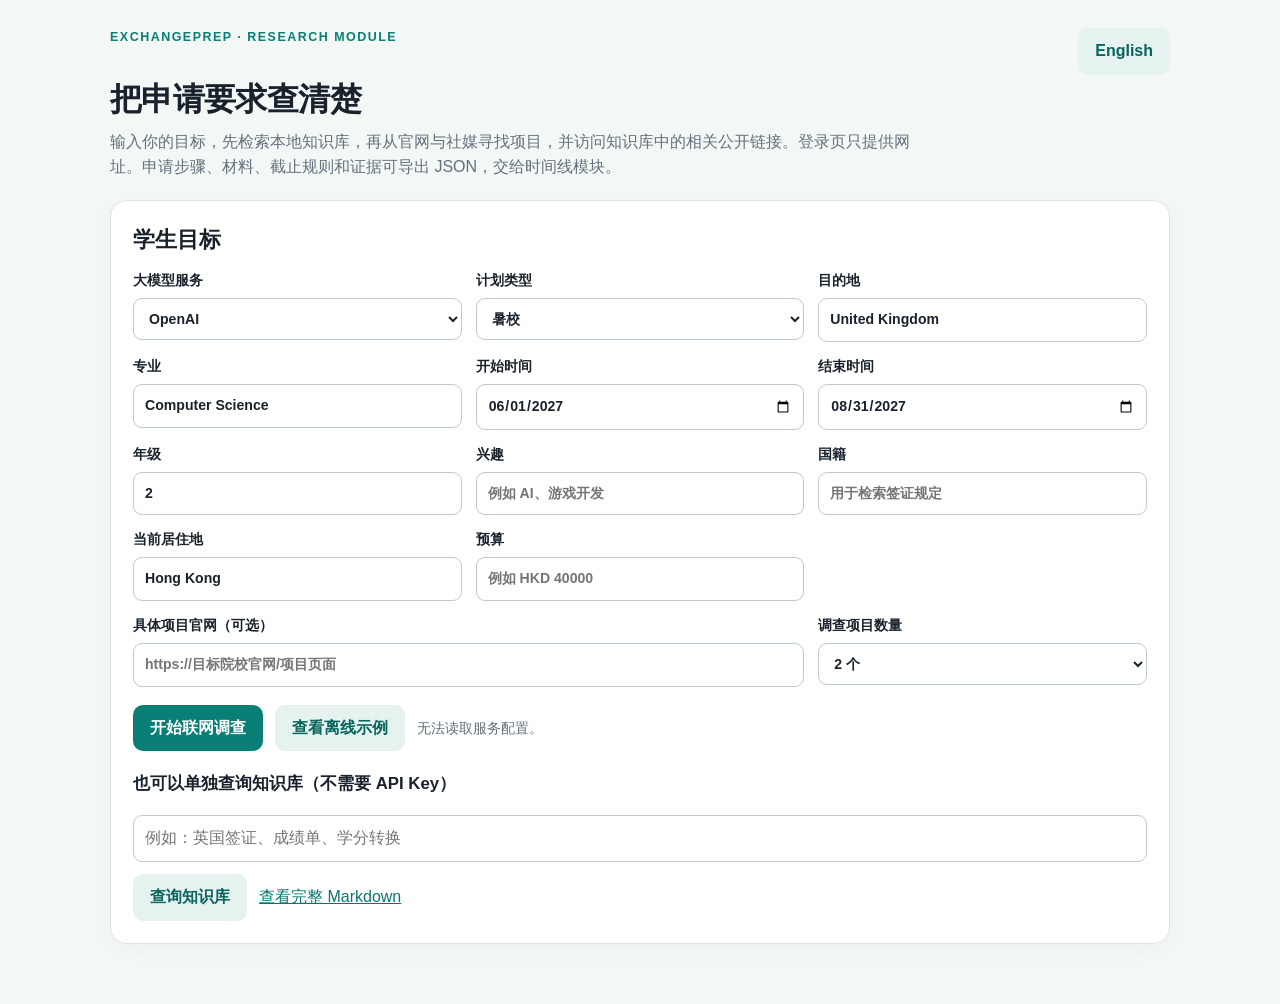
==== static/index.html @ 408c8596 "Publish research module with standalone knowledge base and team handoff guide" ====
<!doctype html>
<html lang="zh-CN">
<head>
  <meta charset="utf-8">
  <meta name="viewport" content="width=device-width, initial-scale=1">
  <title>ExchangePrep · 项目申请调查 Demo</title>
  <style>
    :root { color-scheme: light; --ink:#19222c; --muted:#64717c; --line:#dce5e6; --paper:#ffffff; --bg:#f3f7f6; --teal:#087e75; --teal-dark:#08645d; --amber:#fff3d9; }
    * { box-sizing:border-box; }
    body { margin:0; background:var(--bg); color:var(--ink); font-family:"Segoe UI","Microsoft YaHei",sans-serif; line-height:1.55; }
    main { max-width:1100px; margin:0 auto; padding:28px 20px 60px; }
    h1 { font-size:2rem; margin:0 0 4px; letter-spacing:-.02em; }
    h2 { font-size:1.35rem; margin:0 0 14px; }
    h3 { font-size:1.05rem; margin:0 0 8px; }
    p { margin:6px 0 14px; }
    .eyebrow { font-size:.78rem; font-weight:700; letter-spacing:.12em; color:var(--teal); text-transform:uppercase; }
    .lede { color:var(--muted); max-width:820px; }
    .panel { background:var(--paper); border:1px solid var(--line); border-radius:16px; padding:22px; box-shadow:0 6px 22px #253b3b08; margin-top:20px; }
    .grid { display:grid; grid-template-columns:repeat(3,minmax(0,1fr)); gap:14px; }
    label { display:flex; flex-direction:column; gap:6px; font-size:.88rem; font-weight:650; }
    input,select { width:100%; border:1px solid #bdcbce; border-radius:9px; padding:10px 11px; font:inherit; background:white; color:var(--ink); min-height:42px; }
    input:focus,select:focus { outline:2px solid #8ad8cd; border-color:var(--teal); }
    .span2 { grid-column:span 2; }
    .actions { display:flex; gap:12px; align-items:center; flex-wrap:wrap; margin-top:18px; }
    button,.button-link { border:0; border-radius:10px; background:var(--teal); color:#fff; padding:11px 17px; font:inherit; font-weight:700; cursor:pointer; text-decoration:none; }
    button:hover,.button-link:hover { background:var(--teal-dark); }
    button:disabled { opacity:.55; cursor:wait; }
    button.secondary { background:#e5f2f0; color:var(--teal-dark); }
    .status { color:var(--muted); font-size:.9rem; }
    .warning { background:var(--amber); border:1px solid #efd7a4; padding:12px 14px; border-radius:10px; margin:12px 0; }
    .error { background:#fff0ec; border:1px solid #efc7b9; padding:12px 14px; border-radius:10px; color:#9b3326; }
    .programme { border:1px solid var(--line); border-radius:13px; padding:18px; margin-top:16px; }
    .programme-head { display:flex; justify-content:space-between; gap:12px; align-items:start; flex-wrap:wrap; }
    .pill { display:inline-block; border-radius:999px; padding:3px 9px; background:#e5f2f0; color:var(--teal-dark); font-size:.78rem; font-weight:700; }
    .steps { display:grid; grid-template-columns:repeat(2,minmax(0,1fr)); gap:12px; margin-top:14px; }
    .step { border:1px solid var(--line); border-radius:11px; padding:15px; background:#fcfefe; }
    .step h4 { margin:0 0 10px; }
    .row { margin:7px 0; overflow-wrap:anywhere; }
    .row strong { display:block; color:#52616a; font-size:.78rem; text-transform:uppercase; letter-spacing:.04em; }
    .dim { color:var(--muted); }
    .tag { display:inline-block; font-size:.72rem; border-radius:5px; padding:1px 5px; margin-left:4px; background:#edf0f2; color:#54616a; }
    .tag.verified { background:#dcf2e8; color:#1e704f; }
    .tag.historical,.tag.needs_review,.tag.conflicting { background:#fff0d1; color:#865713; }
    .evidence { display:block; font-size:.8rem; color:#52616a; margin-top:3px; border-left:2px solid #bfdbd6; padding-left:8px; }
    a { color:#08766e; }
    .small { font-size:.83rem; }
    .list { margin:8px 0; padding-left:20px; }
    .sources li { margin:6px 0; overflow-wrap:anywhere; }
    @media(max-width:800px) { .grid,.steps { grid-template-columns:1fr; } .span2 { grid-column:span 1; } }
  </style>
</head>
<body>
<main>
  <div class="programme-head"><div class="eyebrow">ExchangePrep · Research Module</div><button id="language-button" type="button" class="secondary" aria-label="Switch to English">English</button></div>
  <h1>把申请要求查清楚</h1>
  <p class="lede">输入你的目标，先检索本地知识库，再从官网与社媒寻找项目，并访问知识库中的相关公开链接。登录页只提供网址。申请步骤、材料、截止规则和证据可导出 JSON，交给时间线模块。</p>
  <section class="panel">
    <h2>学生目标</h2>
    <form id="research-form">
      <div class="grid">
        <label>大模型服务<select name="model_provider"><option value="openai">OpenAI</option><option value="deepseek">DeepSeek</option></select></label>
        <label>计划类型<select name="programme_type" required><option value="summer_school">暑校</option><option value="winter_school">寒校</option><option value="exchange">学期交换</option></select></label>
        <label>目的地<input name="destination" required value="United Kingdom" placeholder="国家或地区"></label>
        <label>专业<input name="major" value="Computer Science" placeholder="例如 Computer Science"></label>
        <label>开始时间<input name="start_date" type="date" required></label>
        <label>结束时间<input name="end_date" type="date" required></label>
        <label>年级<input name="year_of_study" type="number" min="1" max="8" value="2"></label>
        <label>兴趣<input name="interests" placeholder="例如 AI、游戏开发"></label>
        <label>国籍<input name="nationality" placeholder="用于检索签证规定"></label>
        <label>当前居住地<input name="residence" value="Hong Kong"></label>
        <label>预算<input name="budget" placeholder="例如 HKD 40000"></label>
        <label class="span2">具体项目官网（可选）<input name="programme_url" type="url" placeholder="https://目标院校官网/项目页面"></label>
        <label>调查项目数量<select name="max_programmes"><option value="1">1 个，深入调查</option><option value="2" selected>2 个</option><option value="3">3 个</option></select></label>
      </div>
      <div class="actions"><button id="run-button" type="submit">开始联网调查</button><button id="sample-button" type="button" class="secondary">查看离线示例</button><span class="status" id="status">正在检查本地配置…</span></div>
    </form>
    <h3 style="margin-top:20px">也可以单独查询知识库（不需要 API Key）</h3>
    <div class="actions"><input id="knowledge-query" placeholder="例如：英国签证、成绩单、学分转换" maxlength="300" aria-label="知识库搜索词"><button id="knowledge-button" type="button" class="secondary">查询知识库</button><a href="/api/knowledge-base/document" target="_blank" rel="noopener">查看完整 Markdown</a></div>
  </section>
  <section class="panel" id="result-panel" hidden>
    <div class="programme-head"><h2>调查结果</h2><button type="button" class="secondary" id="download-button" hidden>下载给时间线模块的 JSON</button></div>
    <div id="results"></div>
  </section>
</main>
<script>
const EN = {
  'ExchangePrep · 项目申请调查 Demo':'ExchangePrep · Application Research Demo',
  '把申请要求查清楚':'Make application requirements clear',
  '输入你的目标，先检索本地知识库，再从官网与社媒寻找项目，并访问知识库中的相关公开链接。登录页只提供网址。申请步骤、材料、截止规则和证据可导出 JSON，交给时间线模块。':'Enter your goals. We search the local knowledge base, official websites and social leads, and read relevant public links. Login pages are provided as links only. Export steps, documents, deadlines and evidence as JSON for timeline planning.',
  '学生目标':'Your study-abroad goals', '大模型服务':'AI provider', '计划类型':'Programme type',
  '暑校':'Summer school', '寒校':'Winter school', '学期交换':'Semester exchange',
  '目的地':'Destination', '专业':'Major', '开始时间':'Start date', '结束时间':'End date',
  '年级':'Year of study', '兴趣':'Interests', '国籍':'Nationality', '当前居住地':'Current residence',
  '预算':'Budget', '具体项目官网（可选）':'Programme website (optional)', '调查项目数量':'Number of programmes',
  '1 个，深入调查':'1 — in-depth research', '2 个':'2 programmes', '3 个':'3 programmes',
  '国家或地区':'Country or region', '例如 Computer Science':'e.g. Computer Science',
  '例如 AI、游戏开发':'e.g. AI, game development', '用于检索签证规定':'Used to research entry requirements',
  '例如 HKD 40000':'e.g. HKD 40000', 'https://目标院校官网/项目页面':'https://university.edu/programme',
  '开始联网调查':'Start online research', '查看离线示例':'View offline sample',
  '正在检查本地配置…':'Checking local configuration…',
  '也可以单独查询知识库（不需要 API Key）':'Search the knowledge base separately (no API key required)',
  '例如：英国签证、成绩单、学分转换':'e.g. UK visa, transcript, credit transfer', '知识库搜索词':'Knowledge-base query',
  '查询知识库':'Search knowledge base', '查看完整 Markdown':'View full Markdown',
  '调查结果':'Research results', '下载给时间线模块的 JSON':'Download JSON for timeline planning',
  '尚未取得依据，请查看下方来源并核对适用要求。':'No supporting information yet. Check the sources below for applicable requirements.',
  '已核实':'Verified', '历史参考':'Historical', '存在冲突':'Conflicting', '待核实':'Needs review',
  '证据：':'Evidence: ', '尚未取得截止说明。':'No deadline guidance found yet.',
  '来源说明无固定截止；仍需核对个人办理条件。':'The source states no fixed deadline; confirm personal eligibility and conditions.',
  '未取得适用截止；请核对官方入口的申请周期，不按推测日期排期。':'No applicable deadline confirmed. Check the official application cycle; do not schedule using guessed dates.',
  '本地知识库命中（{count} 段）':'Knowledge-base matches ({count} sections)',
  '整理资料不是本次官网验证；公众号经验、历史日期和学院适用范围需保留。':'Curated information is not live verification. Keep historical, faculty and source-specific limitations. Original source text is not translated.',
  '调查方式':'Research method', '已读取公开网页':'Public pages read',
  '尚未确认具体项目。请检查搜索提示，或提供目标院校的官方项目链接。':'No programme confirmed yet. Check the search notes or provide an official programme URL.',
  '项目官网 ↗':'Programme website ↗', '项目日期':'Programme dates', '资格要求':'Eligibility', '费用':'Costs',
  '往届案例（历史参考）':'Previous cases (historical)', '具体操作':'What to do', '办理入口':'Application / guidance links',
  '截止规则':'Deadline rules', '适用条件':'Applies if', '前置步骤':'Prerequisites', '申请材料':'Required documents',
  '备注（待核实）：{fields}包含参考信息，尚未确认适用于你的年度、项目或个人身份。请以当年官方要求和个人通知为准，未确认日期不用于自动排期。':'Note (needs review): {fields} contains reference information not yet confirmed for your year, programme or circumstances. Follow current official requirements and personal notices. Unconfirmed dates are not used for automatic scheduling.',
  '仍需核查':'Still to check', '社媒项目与经验线索':'Social-media programme and experience leads',
  '以下来自搜索结果摘要，尚未确认笔记全文；用于发现项目和经验，不作为当前申请要求。':'These are search-result snippets, not verified full posts. Use them as discovery leads, not current requirements.',
  '平台':'Platform', '发现用搜索词':'Discovery query', '搜索记录（{count} 次）':'Search log ({count} searches)',
  '有结果':'Results', '没有结果':'No results', '访问失败':'Access failed', '{state} · {count} 条':'{state} · {count} results',
  '资料来源（网页与本地知识库）':'Sources (websites and local knowledge base)',
  '（需要登录：仅提供网址，请自行查看）':' (Login required: link only; please check it yourself.)',
  '正在查询项目线索、院校官网及申请详情；可能需要数分钟…':'Researching programmes, official websites and application details; this may take a few minutes…',
  '联网调查进行中，请稍候。':'Online research is in progress. Please wait.',
  '完成：{programmes} 个项目，{sources} 个来源。':'Complete: {programmes} programmes, {sources} sources.',
  '调查未完成。':'Research did not complete.', '请输入知识库搜索词。':'Enter a knowledge-base query.', '查询失败':'Search failed',
  '没有匹配内容；可换用国家名称或办理事项。':'No matches. Try a country name or application task.',
  '已查询本地知识库；本次没有联网或调用大模型。':'Local knowledge base searched; no online search or model call was made.',
  '离线示例加载失败。':'Failed to load the offline sample.',
  '已载入离线示例；没有执行实时搜索。':'Offline sample loaded; no live search was performed. Sample content keeps its original language.',
  '已就绪：{provider} 模型，可自动搜索。':'Ready: {provider}; automatic search available.',
  '已就绪：{provider} 模型；提供项目官网可进行定向调查。':'Ready: {provider}; provide a programme URL for targeted research.',
  '缺少模型 API Key：请按 README 配置后重启服务。':'No model API key configured. Follow README and restart the server.',
  '无法读取服务配置。':'Unable to read server configuration.',
  'summer_school':'Summer school', 'winter_school':'Winter school', 'exchange':'Semester exchange',
  'host_application':'Host application', 'hku_application':'HKU application / registration', 'nomination':'Nomination',
  'offer_acceptance':'Offer acceptance', 'funding':'Funding', 'visa':'Visa / entry', 'credit_transfer':'Credit transfer',
  'insurance':'Insurance', 'accommodation':'Accommodation', 'other':'Other',
  'read':'Read', 'unavailable':'Unavailable', 'login_required':'Login required', 'knowledge_base':'Local knowledge base',
  'hku':'HKU', 'host':'Host institution', 'government':'Government', 'social':'Social media'
};
const ZH = {summer_school:'暑校', winter_school:'寒校', exchange:'学期交换', host_application:'目标院校申请',
  hku_application:'HKU 申请／登记', nomination:'提名', offer_acceptance:'接受名额', funding:'资助', visa:'签证／入境',
  credit_transfer:'学分转换', insurance:'保险', accommodation:'住宿', other:'其他', read:'已读取', unavailable:'不可用',
  login_required:'需要登录', knowledge_base:'本地知识库', hku:'HKU', host:'目标院校', government:'政府', social:'社媒'};
let language = 'zh';
try { language = localStorage.getItem('exchangeprep_language') === 'en' ? 'en' : 'zh'; } catch {}
function t(key, values={}) {
  const text = (language === 'en' ? EN[key] : ZH[key]) || key;
  return text.replace(/\{(\w+)\}/g, (match, name) => values[name] ?? match);
}
const staticTextNodes = [];
const walker = document.createTreeWalker(document.querySelector('main'), NodeFilter.SHOW_TEXT);
while (walker.nextNode()) {
  const node = walker.currentNode, key = node.nodeValue.trim();
  if (EN[key] && node.parentElement.id !== 'status') staticTextNodes.push({node, key});
}
const staticAttributes = [...document.querySelectorAll('input')].flatMap(node => ['placeholder', 'aria-label']
  .filter(attribute => node.hasAttribute(attribute)).map(attribute => ({node, attribute, key:node.getAttribute(attribute)})));
let statusKey = '正在检查本地配置…', statusValues = {};
function setStatus(key, values={}) { statusKey = key; statusValues = values; status.textContent = t(key, values); }
const form = document.getElementById('research-form');
const status = document.getElementById('status');
const results = document.getElementById('results');
const panel = document.getElementById('result-panel');
const runButton = document.getElementById('run-button');
const sampleButton = document.getElementById('sample-button');
const downloadButton = document.getElementById('download-button');
let lastResult = null;
let lastKnowledge = null;
let busy = false;
function setLanguage(next) {
  language = next;
  document.documentElement.lang = next === 'en' ? 'en' : 'zh-CN';
  document.title = t('ExchangePrep · 项目申请调查 Demo');
  for (const {node, key} of staticTextNodes) node.nodeValue = t(key);
  for (const {node, attribute, key} of staticAttributes) node.setAttribute(attribute, t(key));
  const button = document.getElementById('language-button');
  button.textContent = next === 'en' ? '中文' : 'English';
  button.setAttribute('aria-label', next === 'en' ? '切换为中文' : 'Switch to English');
  try { localStorage.setItem('exchangeprep_language', next); } catch {}
  setStatus(statusKey, statusValues);
  if (!busy && lastResult) render(lastResult);
  else if (!busy && lastKnowledge) { results.replaceChildren(); renderKnowledge(results, lastKnowledge); }
}
document.getElementById('language-button').addEventListener('click', () => setLanguage(language === 'en' ? 'zh' : 'en'));

function el(tag, text='', className='') {
  const node = document.createElement(tag);
  node.textContent = text;
  if (className) node.className = className;
  return node;
}
function link(url, label) {
  // Never turn model-provided javascript:/data: URLs into executable links.
  if (!/^(https?:\/\/|mailto:|\/api\/knowledge-base(?:\/document)?(?:\?|$))/.test(url)) return el('span', label || url);
  const a = el('a', label || url);
  a.href = url; a.target = '_blank'; a.rel = 'noopener noreferrer';
  return a;
}
function linkedText(parent, value) {
  const text = String(value || '');
  function plain(part) {
    const pattern = /https?:\/\/[^\s<>"\[\]，。；、]+|[A-Za-z0-9._%+-]+@[A-Za-z0-9.-]+\.[A-Za-z]{2,}/g;
    let offset = 0;
    for (const match of part.matchAll(pattern)) {
      let url = match[0];
      if (/^https?:/.test(url)) {
        url = url.replace(/[.,;!?:]+$/, '');
        while (url.endsWith(')') && (url.match(/\)/g) || []).length > (url.match(/\(/g) || []).length) url = url.slice(0, -1);
      }
      parent.appendChild(document.createTextNode(part.slice(offset, match.index)));
      parent.appendChild(link(url.includes('://') ? url : `mailto:${url}`, url));
      offset = match.index + url.length;
    }
    parent.appendChild(document.createTextNode(part.slice(offset)));
  }
  // Scan balanced parentheses so URLs such as Application(2027).pdf remain intact.
  const pattern = /\[([^\]\n]+)\]\((https?:\/\/)/g;
  let offset = 0, match;
  while ((match = pattern.exec(text))) {
    const start = match.index + match[0].length - match[2].length;
    let end = start, depth = 1;
    while (end < text.length && depth && !/\s/.test(text[end])) {
      if (text[end] === '(') depth++;
      if (text[end] === ')') depth--;
      end++;
    }
    if (depth) continue;
    plain(text.slice(offset, match.index));
    parent.appendChild(link(text.slice(start, end - 1), match[1]));
    offset = end;
    pattern.lastIndex = end;
  }
  plain(text.slice(offset));
}
function linkedEl(tag, text, className='') {
  const node = el(tag, '', className);
  linkedText(node, text);
  return node;
}
function row(parent, title, value, state) {
  const box = el('div', '', 'row');
  box.appendChild(el('strong', t(title)));
  const display = typeof value === 'string' ? value
    .replace(/参考入口（实际提交渠道待核实）：/g, '参考入口：')
    .replace(/材料参考（不是已确认必交清单）/g, '材料参考')
    .replace(/时间参考，不能直接排期：/g, '时间参考：') : value;
  box.appendChild(linkedEl('span', display || t('尚未取得依据，请查看下方来源并核对适用要求。'), value ? '' : 'dim'));
  const states = {verified:'已核实', needs_review:'待核实', historical:'历史参考', conflicting:'存在冲突', unknown:'待核实'};
  if (state && !['needs_review', 'unknown'].includes(state)) box.appendChild(el('span', t(states[state] || state), `tag ${state}`));
  parent.appendChild(box);
  return box;
}
function fact(parent, title, item, sourceMap) {
  const box = row(parent, title, item?.value, item?.state);
  for (const evidence of item?.evidence || []) {
    const source = sourceMap[evidence.source_id];
    const note = el('span', '', 'evidence');
    note.appendChild(linkedEl('span', `${t('证据：')}${evidence.quote} `));
    if (source) note.appendChild(link(source.url, `[${evidence.source_id}]`));
    box.appendChild(note);
  }
}
function reviewNotice(parent, fields, notes=[]) {
  const pending = [...new Set(fields.filter(([, item]) => !item?.state || ['needs_review', 'unknown'].includes(item.state)).map(([label]) => label))];
  const boilerplate = new Set([
    '参考资料未确认适用于你的年度、项目和个人身份；其中旧年份、费用与资格不可直接作为当前要求。',
    '未找到足够的官方信息，此步骤需要人工核查。'
  ]);
  const details = [...new Set(notes)].filter(note => !boilerplate.has(note));
  if (pending.length) {
    const message = t('备注（待核实）：{fields}包含参考信息，尚未确认适用于你的年度、项目或个人身份。请以当年官方要求和个人通知为准，未确认日期不用于自动排期。', {fields:pending.map(label => t(label)).join(language === 'en' ? ', ' : '、')});
    parent.appendChild(linkedEl('p', [message, ...details.map(note => note.replace(/待核实/g, '需确认'))].join(' '), 'warning small review-note'));
  } else if (details.length) {
    parent.appendChild(linkedEl('p', details.join(' '), 'dim small'));
  }
}
function deadlineText(deadline) {
  if (!deadline) return t('尚未取得截止说明。');
  const parts = [deadline.date, deadline.raw, deadline.trigger ? `${language === 'en' ? 'Trigger: ' : '触发条件：'}${deadline.trigger}` : null].filter(Boolean);
  return parts.length ? [...new Set(parts)].join(' · ') : t(deadline.kind === 'none' ? '来源说明无固定截止；仍需核对个人办理条件。' : '未取得适用截止；请核对官方入口的申请周期，不按推测日期排期。');
}
function renderKnowledge(parent, matches) {
  if (!matches?.length) return;
  parent.appendChild(el('h3', t('本地知识库命中（{count} 段）', {count:matches.length})));
  parent.appendChild(el('p', t('整理资料不是本次官网验证；公众号经验、历史日期和学院适用范围需保留。'), 'dim small'));
  for (const match of matches) {
    const details = el('details', '', 'programme');
    details.appendChild(el('summary', match.title));
    const text = linkedEl('pre', match.text, 'small');
    text.style.cssText = 'white-space:pre-wrap;overflow-wrap:anywhere;max-height:320px;overflow:auto';
    details.appendChild(text);
    for (const [label, url] of Object.entries(match.links || {})) {
      const entry = el('div', '', 'small');
      entry.appendChild(link(url, label));
      details.appendChild(entry);
    }
    parent.appendChild(details);
  }
}
function render(data) {
  results.replaceChildren();
  const sourceMap = Object.fromEntries((data.sources || []).map(source => [source.id, source]));
  row(results, '调查方式', data.provider);
  row(results, '已读取公开网页', String((data.sources || []).filter(source => source.read_status === 'read' && source.publisher_type !== 'knowledge_base').length));
  for (const warning of data.warnings || []) results.appendChild(linkedEl('div', warning, 'warning small'));
  renderKnowledge(results, data.knowledge_matches);
  if (!data.programmes?.length) results.appendChild(el('p', t('尚未确认具体项目。请检查搜索提示，或提供目标院校的官方项目链接。')));
  for (const programme of data.programmes || []) {
    const card = el('article', '', 'programme');
    const head = el('div', '', 'programme-head');
    const h3 = el('h3', programme.name);
    head.appendChild(h3);
    head.appendChild(el('span', t(programme.programme_type), 'pill'));
    card.appendChild(head);
    if (programme.official_url) card.appendChild(link(programme.official_url, t('项目官网 ↗')));
    fact(card, '项目日期', programme.dates, sourceMap);
    for (const item of programme.eligibility || []) fact(card, '资格要求', item, sourceMap);
    for (const item of programme.costs || []) fact(card, '费用', item, sourceMap);
    for (const item of programme.past_cases || []) fact(card, '往届案例（历史参考）', item, sourceMap);
    reviewNotice(card, [['项目日期', programme.dates],
      ...(programme.eligibility || []).map(item => ['资格要求', item]),
      ...(programme.costs || []).map(item => ['费用', item])]);
    const steps = el('div', '', 'steps');
    for (const step of programme.steps || []) {
      const stepCard = el('div', '', 'step');
      stepCard.appendChild(el('h4', step.title));
      stepCard.appendChild(el('span', t(step.category), 'pill'));
      fact(stepCard, '具体操作', step.action, sourceMap);
      fact(stepCard, '办理入口', step.channel, sourceMap);
      const dl = {value: deadlineText(step.deadline), state: step.deadline?.state, evidence: step.deadline?.evidence};
      fact(stepCard, '截止规则', dl, sourceMap);
      if (step.applies_if) row(stepCard, '适用条件', step.applies_if);
      if (step.prerequisites?.length) row(stepCard, '前置步骤', step.prerequisites.join(language === 'en' ? ', ' : '、'));
      for (const doc of step.documents || []) {
        fact(stepCard, '申请材料', {value: doc.name + (doc.detail ? `：${doc.detail}` : ''), state: doc.state, evidence: doc.evidence}, sourceMap);
      }
      reviewNotice(stepCard, [['具体操作', step.action], ['办理入口', step.channel], ['截止规则', step.deadline],
        ...(step.documents || []).map(doc => ['申请材料', doc])], step.notes || []);
      steps.appendChild(stepCard);
    }
    card.appendChild(steps);
    if (programme.unresolved_questions?.length) {
      card.appendChild(el('h4', t('仍需核查')));
      const ul = el('ul', '', 'list');
      for (const question of programme.unresolved_questions) ul.appendChild(linkedEl('li', question));
      card.appendChild(ul);
    }
    results.appendChild(card);
  }
  if (data.discovery_clues?.length) {
    results.appendChild(el('h3', t('社媒项目与经验线索')));
    results.appendChild(el('p', t('以下来自搜索结果摘要，尚未确认笔记全文；用于发现项目和经验，不作为当前申请要求。'), 'dim small'));
    for (const clue of data.discovery_clues) {
      const card = el('div', '', 'programme');
      card.appendChild(link(clue.url, clue.title || clue.url));
      row(card, '平台', clue.platform);
      if (clue.snippet) card.appendChild(el('p', clue.snippet, 'small'));
      row(card, '发现用搜索词', clue.query);
      results.appendChild(card);
    }
  }
  if (data.search_log?.length) {
    const details = el('details');
    details.appendChild(el('summary', t('搜索记录（{count} 次）', {count:data.search_log.length})));
    const states = {results:'有结果', empty:'没有结果', error:'访问失败'};
    for (const attempt of data.search_log) {
      row(details, t('{state} · {count} 条', {state:t(states[attempt.status] || attempt.status), count:attempt.result_count}), attempt.query);
      if (attempt.note) details.appendChild(el('p', attempt.note, 'dim small'));
    }
    results.appendChild(details);
  }
  const sourcesHead = el('h3', t('资料来源（网页与本地知识库）'));
  sourcesHead.style.marginTop = '22px';
  results.appendChild(sourcesHead);
  const ul = el('ul', '', 'list sources');
  for (const source of data.sources || []) {
    const li = el('li', `${source.id} · ${t(source.publisher_type)} · ${t(source.read_status)} · `);
    li.appendChild(link(source.url, source.title));
    if (source.read_status === 'login_required') li.appendChild(el('span', t('（需要登录：仅提供网址，请自行查看）'), 'dim small'));
    else if (source.note) li.appendChild(el('span', ` · ${source.note}`, 'dim small'));
    ul.appendChild(li);
  }
  results.appendChild(ul);
}

form.addEventListener('submit', async event => {
  event.preventDefault();
  const fields = new FormData(form);
  const body = Object.fromEntries(fields.entries());
  body.language = language;
  const provider = body.model_provider;
  delete body.model_provider;
  body.year_of_study = body.year_of_study ? Number(body.year_of_study) : null;
  body.max_programmes = Number(body.max_programmes);
  if (!body.programme_url) body.programme_url = null;
  runButton.disabled = true;
  busy = true;
  setStatus('正在查询项目线索、院校官网及申请详情；可能需要数分钟…');
  panel.hidden = false;
  results.replaceChildren(el('p', t('联网调查进行中，请稍候。')));
  downloadButton.hidden = true;
  try {
    const response = await fetch(`/api/research?provider=${encodeURIComponent(provider)}`, {method:'POST', headers:{'Content-Type':'application/json'}, body:JSON.stringify(body)});
    const data = await response.json();
    if (!response.ok) throw new Error(typeof data.detail === 'string' ? data.detail : JSON.stringify(data.detail));
    lastResult = data;
    lastKnowledge = null;
    render(data);
    downloadButton.hidden = false;
    setStatus('完成：{programmes} 个项目，{sources} 个来源。', {programmes:data.programmes.length, sources:data.sources.length});
  } catch (error) {
    results.replaceChildren(el('div', error.message, 'error'));
    setStatus('调查未完成。');
  } finally { runButton.disabled = false; busy = false; }
});

downloadButton.addEventListener('click', () => {
  if (!lastResult) return;
  const blob = new Blob([JSON.stringify(lastResult, null, 2)], {type:'application/json'});
  const url = URL.createObjectURL(blob);
  const a = document.createElement('a');
  a.href = url; a.download = 'exchangeprep_research_result.json'; a.click();
  URL.revokeObjectURL(url);
});

document.getElementById('knowledge-button').addEventListener('click', async () => {
  const query = document.getElementById('knowledge-query').value.trim();
  if (!query) { setStatus('请输入知识库搜索词。'); return; }
  const button = document.getElementById('knowledge-button');
  button.disabled = true;
  try {
    const response = await fetch(`/api/knowledge-base?query=${encodeURIComponent(query)}`);
    const data = await response.json();
    if (!response.ok) throw new Error(data.detail || t('查询失败'));
    panel.hidden = false; downloadButton.hidden = true; lastResult = null;
    lastKnowledge = data.matches;
    results.replaceChildren();
    renderKnowledge(results, data.matches);
    if (!data.matches.length) results.appendChild(el('p', t('没有匹配内容；可换用国家名称或办理事项。')));
    setStatus('已查询本地知识库；本次没有联网或调用大模型。');
  } catch (error) { setStatus(error.message); }
  finally { button.disabled = false; }
});

sampleButton.addEventListener('click', async () => {
  const response = await fetch('/api/sample');
  const data = await response.json();
  if (!response.ok) { setStatus('离线示例加载失败。'); return; }
  lastResult = data; lastKnowledge = null; panel.hidden = false; render(data); downloadButton.hidden = false;
  setStatus('已载入离线示例；没有执行实时搜索。');
});

setLanguage(language);
(async () => {
  const year = new Date().getFullYear() + 1;
  form.elements.start_date.value = `${year}-06-01`;
  form.elements.end_date.value = `${year}-08-31`;
  try {
    const config = await (await fetch('/api/config')).json();
    const preferred = config.llm_provider === 'deepseek' || (!config.openai_configured && config.deepseek_configured) ? 'deepseek' : 'openai';
    form.elements.model_provider.value = preferred;
    const providerOk = preferred === 'deepseek' ? config.deepseek_configured : config.openai_configured;
    const searchOk = config.search_provider === 'brave' ? config.brave_configured :
      config.search_provider === 'openai' ? config.openai_configured :
      config.search_provider === 'browser' ? config.deepseek_configured :
      config.search_provider === 'manual' ? true :
      (config.brave_configured || config.openai_configured || config.deepseek_configured);
    setStatus(providerOk && searchOk ? '已就绪：{provider} 模型，可自动搜索。' :
      providerOk ? '已就绪：{provider} 模型；提供项目官网可进行定向调查。' :
      '缺少模型 API Key：请按 README 配置后重启服务。', {provider:preferred});
  } catch { setStatus('无法读取服务配置。'); }
})();
</script>
</body>
</html>
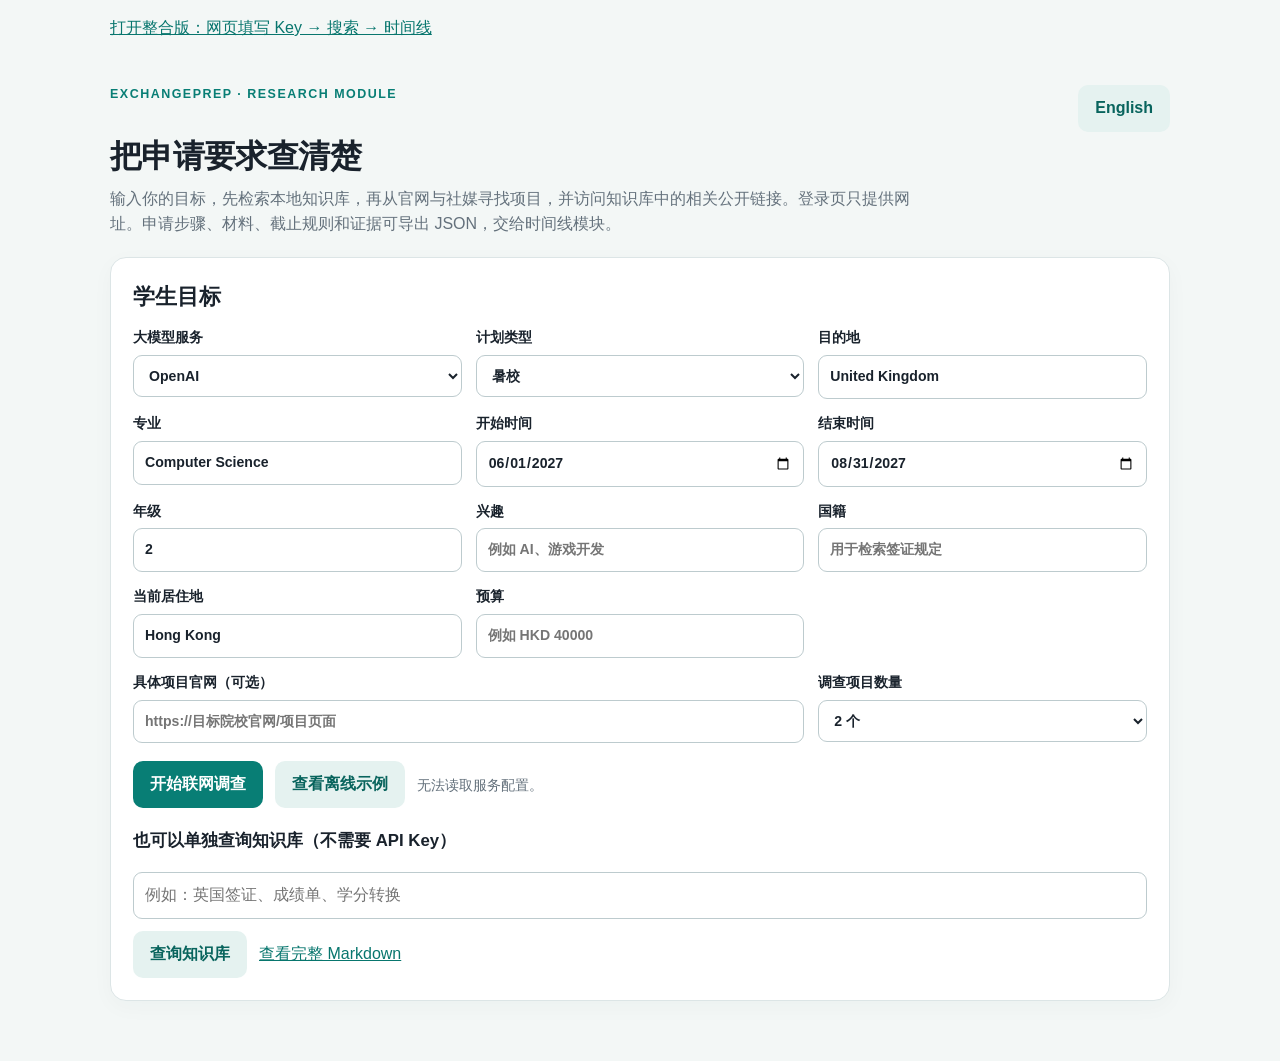
==== commit f5319ed3: "Integrate research and planner with bilingual public web interface" ====
--- a/static/index.html
+++ b/static/index.html
@@ -50,6 +50,7 @@
   </style>
 </head>
 <body>
+<nav style="max-width:1100px;margin:16px auto;padding:0 20px"><a href="/workspace">打开整合版：网页填写 Key → 搜索 → 时间线</a></nav>
 <main>
   <div class="programme-head"><div class="eyebrow">ExchangePrep · Research Module</div><button id="language-button" type="button" class="secondary" aria-label="Switch to English">English</button></div>
   <h1>把申请要求查清楚</h1>
